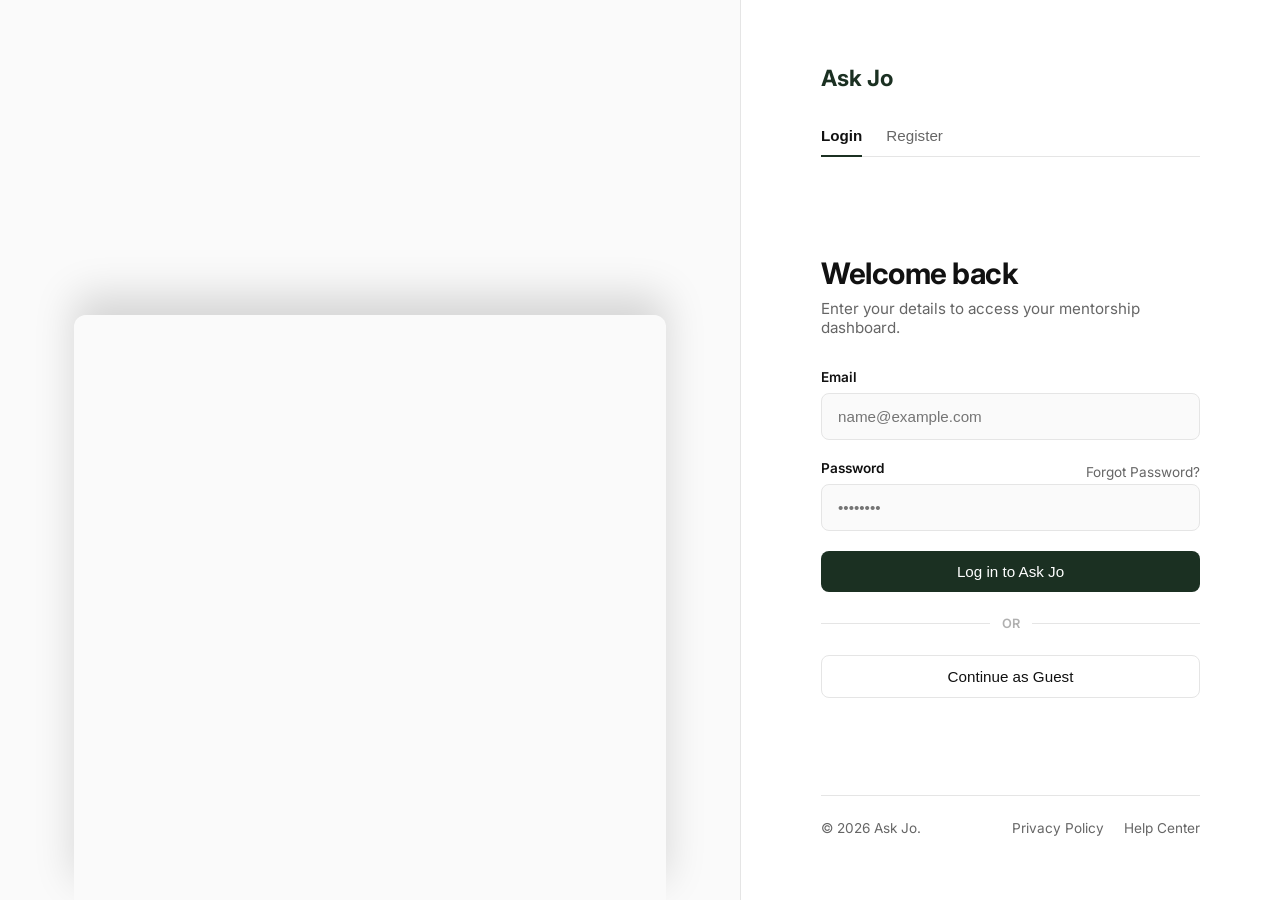
==== ask-jo-frontend/auth.html @ 0719ccbd "feat(frontend): add base static pages" ====
<!doctype html>
<html lang="en">
  <head>
    <meta charset="UTF-8" />
    <meta name="viewport" content="width=device-width, initial-scale=1.0" />
    <title>Ask Jo - Portal Entry</title>
    <link rel="preconnect" href="https://fonts.googleapis.com" />
    <link rel="preconnect" href="https://fonts.gstatic.com" crossorigin />
    <link
      href="https://fonts.googleapis.com/css2?family=Inter:wght@300;400;500;600;700&display=swap"
      rel="stylesheet"
    />
    <link rel="stylesheet" href="css/main.css" />
    <link rel="stylesheet" href="css/auth.css" />
  </head>
  <body>
    <div class="auth-container">
      <div class="auth-left-panel">
        <div class="auth-visual-overlay"></div>
      </div>
      <div class="auth-right-panel">
        <div class="auth-header">
          <h2>Ask Jo</h2>
          <div class="auth-tabs">
            <button
              class="auth-tab active"
              id="tab-login"
              onclick="switchAuthMode('login')"
            >
              Login
            </button>
            <button
              class="auth-tab"
              id="tab-register"
              onclick="switchAuthMode('register')"
            >
              Register
            </button>
          </div>
        </div>

        <div class="auth-form-container">
          <h1 id="auth-title">Welcome back</h1>
          <p id="auth-subtitle" class="subtitle">
            Enter your details to access your mentorship dashboard.
          </p>

          <div id="auth-error-msg" class="error-banner hidden"></div>

          <form id="auth-form" onsubmit="handleAuthSubmit(event)">
            <div class="form-group hidden" id="group-username">
              <label for="auth-username">Username</label>
              <input
                type="text"
                id="auth-username"
                placeholder="yourusername"
              />
            </div>

            <div class="form-group">
              <label for="auth-email">Email</label>
              <input
                type="email"
                id="auth-email"
                placeholder="name@example.com"
                required
              />
            </div>

            <div class="form-group">
              <div class="label-wrapper">
                <label for="auth-password">Password</label>
                <a href="#" class="forgot-link" id="link-forgot-pass"
                  >Forgot Password?</a
                >
              </div>
              <input
                type="password"
                id="auth-password"
                placeholder="••••••••"
                required
              />
            </div>

            <div class="form-group hidden" id="group-confirm-password">
              <label for="auth-confirm-password">Confirm Password</label>
              <input
                type="password"
                id="auth-confirm-password"
                placeholder="••••••••"
              />
            </div>

            <button
              type="submit"
              class="btn-primary full-width"
              id="auth-submit-btn"
            >
              Log in to Ask Jo
            </button>
          </form>

          <div class="auth-divider">
            <span>OR</span>
          </div>

          <button
            class="btn-outline full-width"
            onclick="window.location.href = 'chat.html'"
          >
            Continue as Guest
          </button>
        </div>

        <div class="auth-footer">
          <span>© 2026 Ask Jo.</span>
          <div class="auth-footer-links">
            <a href="#">Privacy Policy</a>
            <a href="#">Help Center</a>
          </div>
        </div>
      </div>
    </div>

    <script src="js/storage.js"></script>
    <script src="js/api.js"></script>
    <script src="js/auth.js"></script>
    <script>
      document.addEventListener("DOMContentLoaded", () => {
        const params = new URLSearchParams(window.location.search);
        const initialMode = params.get("mode") || "login";
        switchAuthMode(initialMode);
      });
    </script>
  </body>
</html>
---- ask-jo-frontend/css/main.css ----
:root {
  --color-primary: #1b3022;
  --color-primary-hover: #142419;
  --color-secondary: #1a2e35;
  --color-tertiary: #e2e8e4;
  --color-neutral-bg: #f9faf8;
  --color-white: #ffffff;
  --color-text-dark: #111111;
  --color-text-muted: #666666;
  --color-border: #e5e5e5;
  --color-emergency: #a62b2b;
  --font-main: "Inter", sans-serif;
  --radius-sm: 4px;
  --radius-md: 8px;
  --radius-lg: 12px;
  --transition-smooth: all 0.25s cubic-bezier(0.4, 0, 0.2, 1);
}

* {
  box-sizing: border-box;
  margin: 0;
  padding: 0;
}

body {
  font-family: var(--font-main);
  background-color: var(--color-neutral-bg);
  color: var(--color-text-dark);
  overflow-x: hidden;
  min-height: 100vh;
}

.btn-primary {
  background-color: var(--color-primary);
  color: var(--color-white);
  border: none;
  padding: 12px 24px;
  font-size: 0.95rem;
  font-weight: 500;
  border-radius: var(--radius-md);
  cursor: pointer;
  transition: var(--transition-smooth);
}

.btn-primary:hover {
  background-color: var(--color-primary-hover);
}

.btn-outline {
  background-color: transparent;
  color: var(--color-text-dark);
  border: 1px solid var(--color-border);
  padding: 12px 24px;
  font-size: 0.95rem;
  font-weight: 500;
  border-radius: var(--radius-md);
  cursor: pointer;
  transition: var(--transition-smooth);
}

.btn-outline:hover {
  background-color: rgba(0, 0, 0, 0.02);
  border-color: var(--color-text-dark);
}

.btn-text {
  background: none;
  border: none;
  color: var(--color-text-dark);
  font-weight: 500;
  cursor: pointer;
}

.full-width {
  width: 100%;
}

.hidden {
  display: none !important;
}

.error-banner {
  background-color: #fdf2f2;
  border: 1px solid #f8b4b4;
  color: #9b1c1c;
  padding: 12px;
  border-radius: var(--radius-md);
  font-size: 0.875rem;
  margin-bottom: 16px;
}

/* Navbar Structure */
.navbar {
  display: flex;
  justify-content: space-between;
  align-items: center;
  padding: 24px 8%;
  border-bottom: 1px solid var(--color-border);
  background: var(--color-white);
}

.nav-logo,
.footer-logo {
  font-size: 1.5rem;
  font-weight: 700;
  color: var(--color-primary);
}

.nav-links a,
.footer-links a {
  text-decoration: none;
  color: var(--color-text-muted);
  margin: 0 16px;
  font-size: 0.95rem;
  transition: var(--transition-smooth);
}

.nav-links a:hover,
.footer-links a:hover {
  color: var(--color-text-dark);
}

/* Hero Section with actual Image reference */
.landing-hero {
  display: grid;
  grid-template-columns: 1fr 1fr;
  gap: 40px;
  padding: 80px 8%;
  align-items: center;
}

.hero-content h1 {
  font-size: 3.5rem;
  line-height: 1.15;
  margin-bottom: 24px;
  font-weight: 700;
}

.hero-content p {
  font-size: 1.15rem;
  color: var(--color-text-muted);
  line-height: 1.6;
  margin-bottom: 40px;
}

.hero-placeholder-img {
  width: 100%;
  height: 450px;
  background-image: url("../assets/hero-guidance.jpg");
  background-size: cover;
  background-position: center;
  border-radius: var(--radius-lg);
}

/* Landing Page Feature Cards */
.features-grid {
  display: grid;
  grid-template-columns: repeat(3, 1fr);
  gap: 24px;
  padding: 60px 8%;
}

.feature-card {
  background: var(--color-white);
  padding: 32px;
  border-radius: var(--radius-lg);
  border: 1px solid var(--color-border);
}

.feature-icon-wrapper {
  color: var(--color-primary);
  margin-bottom: 20px;
}

.feature-icon-wrapper stroke-width,
.feature-icon-wrapper svg {
  width: 32px;
  height: 32px;
}

.feature-card h3 {
  margin-bottom: 12px;
  font-size: 1.25rem;
}

.feature-card p {
  color: var(--color-text-muted);
  line-height: 1.5;
}

.landing-footer {
  border-top: 1px solid var(--color-border);
  padding: 40px 8%;
  display: flex;
  flex-direction: column;
  align-items: center;
  gap: 20px;
  background: var(--color-white);
}

.copyright {
  font-size: 0.85rem;
  color: var(--color-text-muted);
}

@media (max-width: 992px) {
  .landing-hero {
    grid-template-columns: 1fr;
    text-align: center;
    padding: 40px 5%;
  }
  .hero-content h1 {
    font-size: 2.5rem;
  }
  .hero-actions {
    display: flex;
    justify-content: center;
    gap: 12px;
  }
  .features-grid {
    grid-template-columns: 1fr;
    padding: 40px 5%;
  }
}
---- ask-jo-frontend/css/auth.css ----
body {
  background-color: #fafafa;
}

.auth-container {
  display: flex;
  width: 100%;
  min-height: 100vh;
}

/* Left panel loading clean graphic element asset background */
.auth-left-panel {
  flex: 1;
  background-image: url("../assets/auth-bg.jpg");
  background-size: cover;
  background-position: center;
  position: relative;
  display: block;
}

.auth-visual-overlay {
  position: absolute;
  width: 80%;
  height: 65%;
  bottom: 0;
  left: 10%;
  background: rgba(255, 255, 255, 0.03);
  border-radius: var(--radius-lg) var(--radius-lg) 0 0;
  border: 1px solid rgba(255, 255, 255, 0.05);
  box-shadow: 0 -20px 40px rgba(0, 0, 0, 0.15);
}

.auth-right-panel {
  width: 540px;
  padding: 64px 80px;
  display: flex;
  flex-direction: column;
  justify-content: space-between;
  background-color: var(--color-white);
  border-left: 1px solid var(--color-border);
}

.auth-header {
  display: flex;
  flex-direction: column;
  gap: 36px;
}

.auth-header h2 {
  font-size: 1.4rem;
  font-weight: 700;
  color: var(--color-primary);
}

.auth-tabs {
  display: flex;
  border-bottom: 1px solid var(--color-border);
  gap: 24px;
}

.auth-tab {
  background: none;
  border: none;
  padding-bottom: 12px;
  font-size: 0.95rem;
  font-weight: 500;
  color: var(--color-text-muted);
  cursor: pointer;
  position: relative;
}

.auth-tab.active {
  color: var(--color-text-dark);
  font-weight: 600;
}

.auth-tab.active::after {
  content: "";
  position: absolute;
  bottom: -1px;
  left: 0;
  width: 100%;
  height: 2px;
  background-color: var(--color-primary);
}

.auth-form-container {
  margin: 32px 0;
}

.auth-form-container h1 {
  font-size: 1.85rem;
  font-weight: 700;
  margin-bottom: 8px;
  letter-spacing: -0.5px;
}

.auth-form-container .subtitle {
  color: var(--color-text-muted);
  font-size: 0.95rem;
  margin-bottom: 32px;
}

.form-group {
  margin-bottom: 20px;
}

.form-group label {
  display: block;
  font-size: 0.85rem;
  font-weight: 600;
  margin-bottom: 8px;
  color: var(--color-text-dark);
}

.label-wrapper {
  display: flex;
  justify-content: space-between;
  align-items: center;
}

.forgot-link {
  font-size: 0.85rem;
  color: var(--color-text-muted);
  text-decoration: none;
}

.forgot-link:hover {
  text-decoration: underline;
}

.form-group input {
  width: 100%;
  padding: 14px 16px;
  border: 1px solid var(--color-border);
  border-radius: var(--radius-md);
  font-size: 0.95rem;
  background-color: #fafafa;
  transition: var(--transition-smooth);
}

.form-group input:focus {
  outline: none;
  border-color: var(--color-primary);
  background-color: var(--color-white);
  box-shadow: 0 0 0 3px rgba(27, 48, 34, 0.08);
}

.auth-divider {
  display: flex;
  align-items: center;
  text-align: center;
  margin: 24px 0;
  color: #b0b0b0;
  font-size: 0.8rem;
  font-weight: 600;
}

.auth-divider::before,
.auth-divider::after {
  content: "";
  flex: 1;
  border-bottom: 1px solid var(--color-border);
}

.auth-divider span {
  padding: 0 12px;
}

.auth-footer {
  display: flex;
  justify-content: space-between;
  font-size: 0.85rem;
  color: var(--color-text-muted);
  border-top: 1px solid var(--color-border);
  padding-top: 24px;
}

.auth-footer-links a {
  color: var(--color-text-muted);
  text-decoration: none;
  margin-left: 16px;
}

@media (max-width: 850px) {
  .auth-left-panel {
    display: none;
  }
  .auth-right-panel {
    width: 100%;
    padding: 48px 24px;
    border-left: none;
  }
}
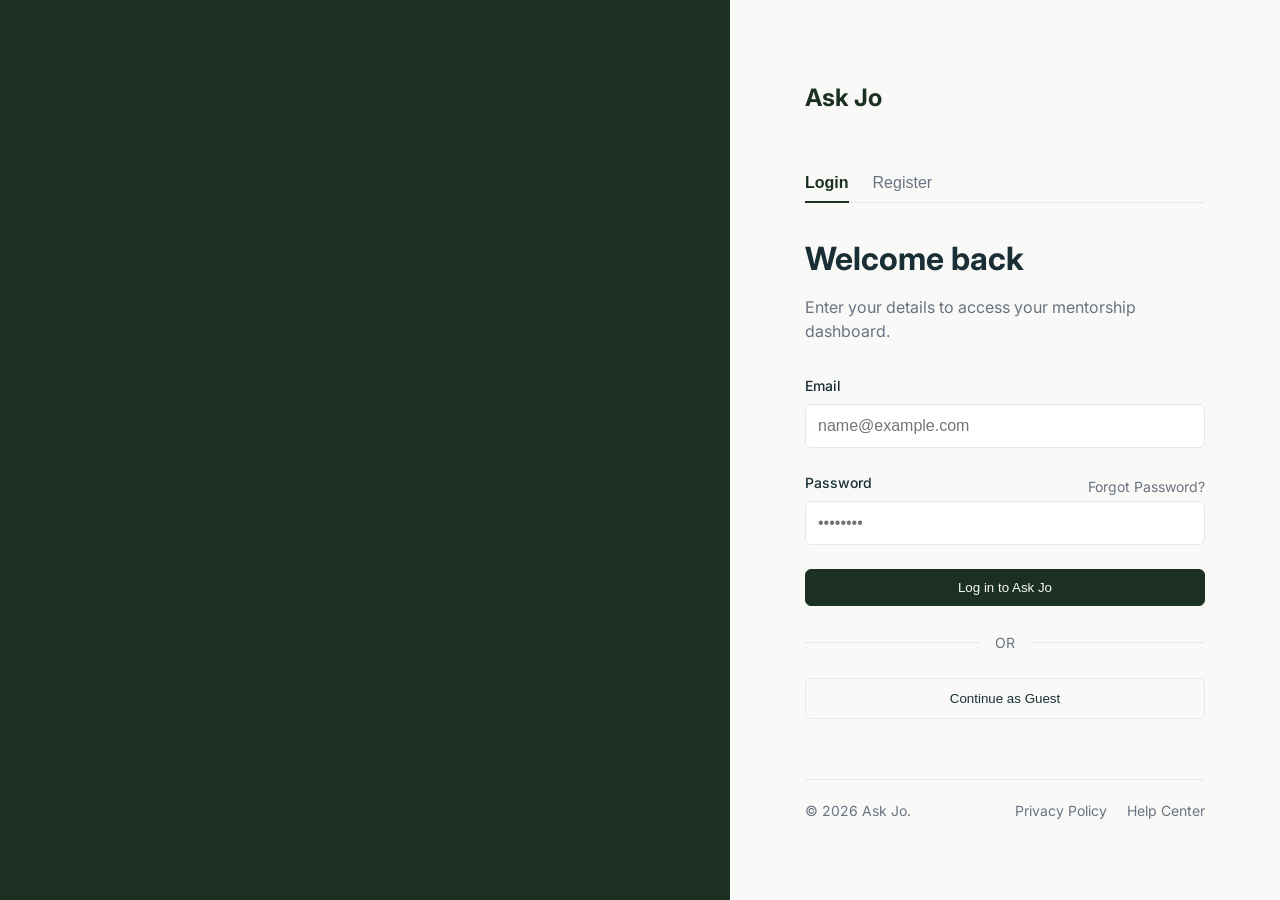
==== commit 184e4da7: "feat(frontend): commit latest frontend updates" ====
--- a/ask-jo-frontend/auth.html
+++ b/ask-jo-frontend/auth.html
@@ -3,57 +3,56 @@
   <head>
     <meta charset="UTF-8" />
     <meta name="viewport" content="width=device-width, initial-scale=1.0" />
-    <title>Ask Jo - Portal Entry</title>
+    <title>Ask Jo - Portal Gateway</title>
+    <link class="style-ref" rel="stylesheet" href="css/main.css" />
     <link rel="preconnect" href="https://fonts.googleapis.com" />
     <link rel="preconnect" href="https://fonts.gstatic.com" crossorigin />
     <link
-      href="https://fonts.googleapis.com/css2?family=Inter:wght@300;400;500;600;700&display=swap"
+      href="https://fonts.googleapis.com/css2?family=Inter:wght@400;500;600;700&display=swap"
       rel="stylesheet"
     />
-    <link rel="stylesheet" href="css/main.css" />
-    <link rel="stylesheet" href="css/auth.css" />
   </head>
-  <body>
-    <div class="auth-container">
-      <div class="auth-left-panel">
-        <div class="auth-visual-overlay"></div>
-      </div>
-      <div class="auth-right-panel">
-        <div class="auth-header">
-          <h2>Ask Jo</h2>
+  <body class="auth-page-body">
+    <div class="auth-split-container">
+      <div class="auth-splash-panel"></div>
+      <div class="auth-form-panel">
+        <div class="auth-form-wrapper">
+          <div class="auth-brand-header">Ask Jo</div>
+
           <div class="auth-tabs">
             <button
+              type="button"
+              id="tab-login"
               class="auth-tab active"
-              id="tab-login"
               onclick="switchAuthMode('login')"
             >
               Login
             </button>
             <button
+              type="button"
+              id="tab-register"
               class="auth-tab"
-              id="tab-register"
               onclick="switchAuthMode('register')"
             >
               Register
             </button>
           </div>
-        </div>
 
-        <div class="auth-form-container">
-          <h1 id="auth-title">Welcome back</h1>
-          <p id="auth-subtitle" class="subtitle">
+          <h2 id="auth-title" class="auth-main-title">Welcome back</h2>
+          <p id="auth-subtitle" class="auth-sub-title">
             Enter your details to access your mentorship dashboard.
           </p>
 
-          <div id="auth-error-msg" class="error-banner hidden"></div>
+          <div id="auth-error-msg" class="auth-alert hidden"></div>
 
-          <form id="auth-form" onsubmit="handleAuthSubmit(event)">
-            <div class="form-group hidden" id="group-username">
+          <form id="auth-core-form" onsubmit="handleAuthSubmit(event)">
+            <div id="group-username" class="form-group hidden">
               <label for="auth-username">Username</label>
               <input
                 type="text"
                 id="auth-username"
                 placeholder="yourusername"
+                autocomplete="username"
               />
             </div>
 
@@ -64,59 +63,61 @@
                 id="auth-email"
                 placeholder="name@example.com"
                 required
+                autocomplete="email"
               />
             </div>
 
             <div class="form-group">
-              <div class="label-wrapper">
+              <div class="label-row">
                 <label for="auth-password">Password</label>
-                <a href="#" class="forgot-link" id="link-forgot-pass"
-                  >Forgot Password?</a
-                >
+                <a href="#" class="form-link-sm">Forgot Password?</a>
               </div>
               <input
                 type="password"
                 id="auth-password"
                 placeholder="••••••••"
                 required
+                autocomplete="current-password"
               />
             </div>
 
-            <div class="form-group hidden" id="group-confirm-password">
+            <div id="group-confirm-password" class="form-group hidden">
               <label for="auth-confirm-password">Confirm Password</label>
               <input
                 type="password"
                 id="auth-confirm-password"
                 placeholder="••••••••"
+                autocomplete="new-password"
               />
             </div>
 
             <button
               type="submit"
-              class="btn-primary full-width"
               id="auth-submit-btn"
+              class="btn-primary full-width font-medium"
             >
               Log in to Ask Jo
             </button>
+
+            <div class="auth-divider">
+              <span>OR</span>
+            </div>
+
+            <button
+              type="button"
+              class="btn-outline full-width font-medium"
+              onclick="window.location.href = 'chat.html'"
+            >
+              Continue as Guest
+            </button>
           </form>
 
-          <div class="auth-divider">
-            <span>OR</span>
-          </div>
-
-          <button
-            class="btn-outline full-width"
-            onclick="window.location.href = 'chat.html'"
-          >
-            Continue as Guest
-          </button>
-        </div>
-
-        <div class="auth-footer">
-          <span>© 2026 Ask Jo.</span>
           <div class="auth-footer-links">
-            <a href="#">Privacy Policy</a>
-            <a href="#">Help Center</a>
+            <span>&copy; 2026 Ask Jo.</span>
+            <div class="footer-right-links">
+              <a href="#">Privacy Policy</a>
+              <a href="#">Help Center</a>
+            </div>
           </div>
         </div>
       </div>
@@ -126,10 +127,11 @@
     <script src="js/api.js"></script>
     <script src="js/auth.js"></script>
     <script>
-      document.addEventListener("DOMContentLoaded", () => {
+      window.addEventListener("DOMContentLoaded", () => {
         const params = new URLSearchParams(window.location.search);
-        const initialMode = params.get("mode") || "login";
-        switchAuthMode(initialMode);
+        if (params.get("mode") === "register") {
+          switchAuthMode("register");
+        }
       });
     </script>
   </body>
--- a/ask-jo-frontend/css/main.css
+++ b/ask-jo-frontend/css/main.css
@@ -1,19 +1,12 @@
 :root {
-  --color-primary: #1b3022;
-  --color-primary-hover: #142419;
-  --color-secondary: #1a2e35;
-  --color-tertiary: #e2e8e4;
-  --color-neutral-bg: #f9faf8;
-  --color-white: #ffffff;
-  --color-text-dark: #111111;
-  --color-text-muted: #666666;
-  --color-border: #e5e5e5;
-  --color-emergency: #a62b2b;
-  --font-main: "Inter", sans-serif;
-  --radius-sm: 4px;
-  --radius-md: 8px;
-  --radius-lg: 12px;
-  --transition-smooth: all 0.25s cubic-bezier(0.4, 0, 0.2, 1);
+  --primary: #1b3022;
+  --secondary: #1a2e35;
+  --tertiary: #e2e8e4;
+  --neutral: #f9faf8;
+  --white: #ffffff;
+  --border-light: #e5e7eb;
+  --text-main: #1a2e35;
+  --text-muted: #6b7280;
 }
 
 * {
@@ -23,202 +16,413 @@
 }
 
 body {
-  font-family: var(--font-main);
-  background-color: var(--color-neutral-bg);
-  color: var(--color-text-dark);
-  overflow-x: hidden;
-  min-height: 100vh;
+  font-family: "Inter", sans-serif;
+  background-color: var(--neutral);
+  color: var(--text-main);
+  line-height: 1.5;
+  -webkit-font-smoothing: antialiased;
+}
+
+h1,
+h2,
+h3,
+h4 {
+  font-weight: 700;
+  color: var(--secondary);
+}
+
+a {
+  color: inherit;
+  text-decoration: none;
 }
 
 .btn-primary {
-  background-color: var(--color-primary);
-  color: var(--color-white);
-  border: none;
-  padding: 12px 24px;
-  font-size: 0.95rem;
-  font-weight: 500;
-  border-radius: var(--radius-md);
+  background-color: var(--primary);
+  color: var(--neutral);
+  padding: 10px 20px;
+  border-radius: 6px;
+  font-weight: 600;
+  border: 1px solid var(--primary);
   cursor: pointer;
-  transition: var(--transition-smooth);
-}
-
-.btn-primary:hover {
-  background-color: var(--color-primary-hover);
+  display: inline-block;
+  text-align: center;
+}
+
+.btn-secondary {
+  background-color: var(--white);
+  color: var(--secondary);
+  padding: 10px 20px;
+  border-radius: 6px;
+  font-weight: 600;
+  border: 1px solid var(--border-light);
+  cursor: pointer;
+  display: inline-block;
+  text-align: center;
 }
 
 .btn-outline {
   background-color: transparent;
-  color: var(--color-text-dark);
-  border: 1px solid var(--color-border);
-  padding: 12px 24px;
-  font-size: 0.95rem;
+  color: var(--secondary);
+  padding: 12px 20px;
+  border-radius: 6px;
+  font-weight: 600;
+  border: 1px solid var(--border-light);
+  cursor: pointer;
+}
+
+.btn-text {
   font-weight: 500;
-  border-radius: var(--radius-md);
-  cursor: pointer;
-  transition: var(--transition-smooth);
-}
-
-.btn-outline:hover {
-  background-color: rgba(0, 0, 0, 0.02);
-  border-color: var(--color-text-dark);
-}
-
-.btn-text {
-  background: none;
-  border: none;
-  color: var(--color-text-dark);
-  font-weight: 500;
-  cursor: pointer;
+  color: var(--secondary);
 }
 
 .full-width {
   width: 100%;
 }
-
-.hidden {
-  display: none !important;
-}
-
-.error-banner {
-  background-color: #fdf2f2;
-  border: 1px solid #f8b4b4;
-  color: #9b1c1c;
-  padding: 12px;
-  border-radius: var(--radius-md);
-  font-size: 0.875rem;
-  margin-bottom: 16px;
-}
-
-/* Navbar Structure */
+.text-center {
+  text-align: center;
+}
+.font-medium {
+  font-weight: 500;
+}
+
 .navbar {
   display: flex;
   justify-content: space-between;
   align-items: center;
-  padding: 24px 8%;
-  border-bottom: 1px solid var(--color-border);
-  background: var(--color-white);
-}
-
-.nav-logo,
-.footer-logo {
-  font-size: 1.5rem;
+  padding: 20px 40px;
+  background-color: var(--neutral);
+  border-bottom: 1px solid rgba(26, 46, 53, 0.08);
+}
+
+.nav-logo {
+  font-size: 1.25rem;
   font-weight: 700;
-  color: var(--color-primary);
-}
-
-.nav-links a,
-.footer-links a {
-  text-decoration: none;
-  color: var(--color-text-muted);
-  margin: 0 16px;
-  font-size: 0.95rem;
-  transition: var(--transition-smooth);
+  color: var(--primary);
+}
+
+.nav-links {
+  display: flex;
+  gap: 30px;
+}
+
+.nav-links a {
+  font-weight: 500;
+  color: var(--text-muted);
 }
 
 .nav-links a:hover,
-.footer-links a:hover {
-  color: var(--color-text-dark);
-}
-
-/* Hero Section with actual Image reference */
+.nav-links a.active {
+  color: var(--primary);
+}
+
+.nav-actions {
+  display: flex;
+  align-items: center;
+  gap: 20px;
+}
+
 .landing-hero {
   display: grid;
   grid-template-columns: 1fr 1fr;
-  gap: 40px;
-  padding: 80px 8%;
+  gap: 60px;
+  max-width: 1200px;
+  margin: 60px auto;
+  padding: 0 40px;
   align-items: center;
 }
 
 .hero-content h1 {
-  font-size: 3.5rem;
+  font-size: 3rem;
   line-height: 1.15;
   margin-bottom: 24px;
-  font-weight: 700;
 }
 
 .hero-content p {
-  font-size: 1.15rem;
-  color: var(--color-text-muted);
-  line-height: 1.6;
-  margin-bottom: 40px;
+  font-size: 1.125rem;
+  color: var(--text-muted);
+  margin-bottom: 32px;
+}
+
+.hero-cta-group {
+  display: flex;
+  gap: 16px;
+}
+
+.hero-cta-group .btn-primary,
+.hero-cta-group .btn-secondary {
+  min-width: 180px;
+}
+
+.hero-image-container {
+  width: 100%;
+  display: flex;
+  justify-content: center;
+  align-items: center;
 }
 
 .hero-placeholder-img {
   width: 100%;
   height: 450px;
-  background-image: url("../assets/hero-guidance.jpg");
-  background-size: cover;
+  background-image: url("../assets/robot.png");
+  background-size: contain;
+  background-repeat: no-repeat;
   background-position: center;
-  border-radius: var(--radius-lg);
-}
-
-/* Landing Page Feature Cards */
+  border-radius: 12px;
+}
+
 .features-grid {
   display: grid;
   grid-template-columns: repeat(3, 1fr);
+  gap: 30px;
+  max-width: 1200px;
+  margin: 80px auto;
+  padding: 0 40px;
+}
+
+.feature-card {
+  background-color: var(--white);
+  border: 1px solid var(--border-light);
+  padding: 32px;
+  border-radius: 8px;
+}
+
+.icon-wrapper {
+  color: var(--primary);
+  background-color: var(--tertiary);
+  width: 48px;
+  height: 48px;
+  border-radius: 50%;
+  display: flex;
+  align-items: center;
+  justify-content: center;
+  margin-bottom: 20px;
+}
+
+.feature-card h3 {
+  font-size: 1.25rem;
+  margin-bottom: 12px;
+}
+
+.feature-card p {
+  color: var(--text-muted);
+  font-size: 0.95rem;
+}
+
+.landing-footer {
+  display: flex;
+  justify-content: space-between;
+  align-items: center;
+  max-width: 1200px;
+  margin: 60px auto 40px auto;
+  padding: 40px 40px 0 40px;
+  border-top: 1px solid var(--border-light);
+  font-size: 0.875rem;
+  color: var(--text-muted);
+}
+
+.footer-left {
+  display: flex;
   gap: 24px;
-  padding: 60px 8%;
-}
-
-.feature-card {
-  background: var(--color-white);
-  padding: 32px;
-  border-radius: var(--radius-lg);
-  border: 1px solid var(--color-border);
-}
-
-.feature-icon-wrapper {
-  color: var(--color-primary);
-  margin-bottom: 20px;
-}
-
-.feature-icon-wrapper stroke-width,
-.feature-icon-wrapper svg {
-  width: 32px;
-  height: 32px;
-}
-
-.feature-card h3 {
+  align-items: center;
+}
+
+.footer-logo {
+  font-weight: 700;
+  color: var(--secondary);
+  margin-right: 12px;
+}
+
+.auth-page-body {
+  background-color: var(--neutral);
+  height: 100vh;
+  overflow: hidden;
+}
+
+.auth-split-container {
+  display: flex;
+  width: 100vw;
+  height: 100vh;
+}
+
+.auth-splash-panel {
+  flex: 1;
+  background-color: var(--primary);
+  background-image: url("../assets/auth-bg.jpg");
+  background-size: cover;
+  background-position: center;
+}
+
+.auth-form-panel {
+  width: 550px;
+  background-color: var(--neutral);
+  display: flex;
+  align-items: center;
+  justify-content: center;
+  padding: 40px;
+  overflow-y: auto;
+}
+
+.auth-form-wrapper {
+  width: 100%;
+  max-width: 400px;
+}
+
+.auth-brand-header {
+  font-size: 1.5rem;
+  font-weight: 700;
+  color: var(--primary);
+  margin-bottom: 48px;
+}
+
+.auth-tabs {
+  display: flex;
+  border-bottom: 1px solid var(--border-light);
+  margin-bottom: 32px;
+}
+
+.auth-tab {
+  background: none;
+  border: none;
+  padding: 10px 0;
+  margin-right: 24px;
+  font-size: 1rem;
+  font-weight: 500;
+  color: var(--text-muted);
+  cursor: pointer;
+  position: relative;
+}
+
+.auth-tab.active {
+  color: var(--primary);
+  font-weight: 600;
+}
+
+.auth-tab.active::after {
+  content: "";
+  position: absolute;
+  bottom: -1px;
+  left: 0;
+  right: 0;
+  height: 2px;
+  background-color: var(--primary);
+}
+
+.auth-main-title {
+  font-size: 2rem;
   margin-bottom: 12px;
-  font-size: 1.25rem;
-}
-
-.feature-card p {
-  color: var(--color-text-muted);
-  line-height: 1.5;
-}
-
-.landing-footer {
-  border-top: 1px solid var(--color-border);
-  padding: 40px 8%;
-  display: flex;
-  flex-direction: column;
-  align-items: center;
-  gap: 20px;
-  background: var(--color-white);
-}
-
-.copyright {
-  font-size: 0.85rem;
-  color: var(--color-text-muted);
-}
-
-@media (max-width: 992px) {
+}
+
+.auth-sub-title {
+  color: var(--text-muted);
+  margin-bottom: 32px;
+}
+
+.form-group {
+  margin-bottom: 24px;
+}
+
+.form-group label {
+  display: block;
+  font-weight: 500;
+  font-size: 0.875rem;
+  margin-bottom: 8px;
+  color: var(--secondary);
+}
+
+.form-group input {
+  width: 100%;
+  padding: 12px;
+  border: 1px solid var(--border-light);
+  border-radius: 6px;
+  background-color: var(--white);
+  font-size: 1rem;
+  color: var(--text-main);
+  outline: none;
+}
+
+.form-group input:focus {
+  border-color: var(--primary);
+  box-shadow: 0 0 0 2px rgba(27, 48, 34, 0.1);
+}
+
+.label-row {
+  display: flex;
+  justify-content: space-between;
+  align-items: center;
+}
+
+.form-link-sm {
+  font-size: 0.875rem;
+  color: var(--text-muted);
+}
+
+.auth-divider {
+  text-align: center;
+  position: relative;
+  margin: 24px 0;
+}
+
+.auth-divider::before {
+  content: "";
+  position: absolute;
+  left: 0;
+  top: 50%;
+  right: 0;
+  height: 1px;
+  background-color: var(--border-light);
+  z-index: 1;
+}
+
+.auth-divider span {
+  background-color: var(--neutral);
+  padding: 0 16px;
+  font-size: 0.875rem;
+  color: var(--text-muted);
+  position: relative;
+  z-index: 2;
+}
+
+.auth-alert {
+  padding: 12px 16px;
+  border-radius: 6px;
+  margin-bottom: 24px;
+  font-size: 0.875rem;
+  border: 1px solid transparent;
+}
+
+.auth-footer-links {
+  display: flex;
+  justify-content: space-between;
+  font-size: 0.875rem;
+  color: var(--text-muted);
+  margin-top: 60px;
+  border-top: 1px solid var(--border-light);
+  padding-top: 20px;
+}
+
+.footer-right-links a {
+  margin-left: 16px;
+}
+.hidden {
+  display: none !important;
+}
+
+@media (max-width: 1024px) {
   .landing-hero {
     grid-template-columns: 1fr;
     text-align: center;
-    padding: 40px 5%;
+    gap: 40px;
   }
-  .hero-content h1 {
-    font-size: 2.5rem;
-  }
-  .hero-actions {
-    display: flex;
+  .hero-cta-group {
     justify-content: center;
-    gap: 12px;
   }
   .features-grid {
     grid-template-columns: 1fr;
-    padding: 40px 5%;
   }
-}
+  .auth-splash-panel {
+    display: none;
+  }
+  .auth-form-panel {
+    width: 100%;
+  }
+}
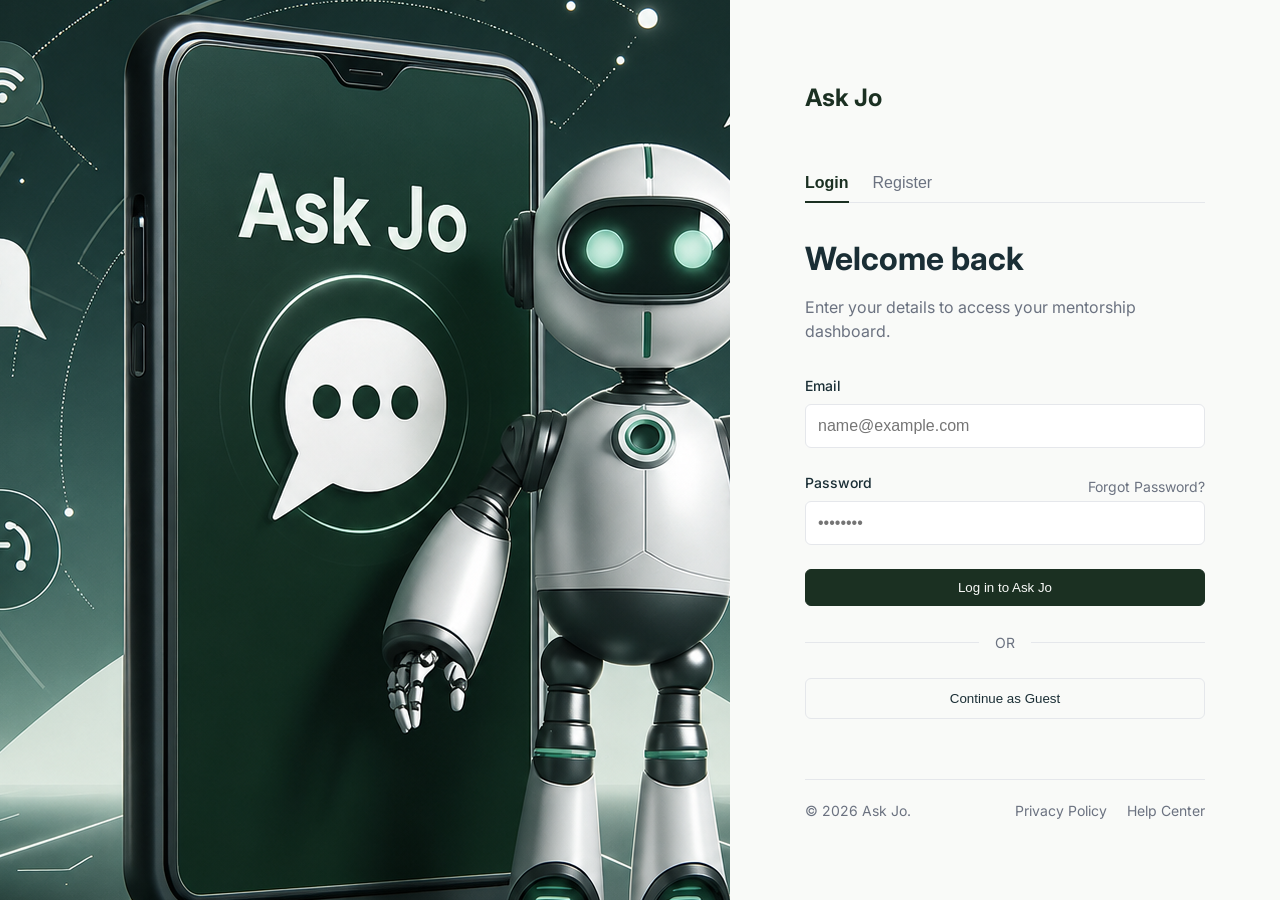
==== commit d47af437: "chore: commit and push" ====
--- a/ask-jo-frontend/auth.html
+++ b/ask-jo-frontend/auth.html
@@ -4,7 +4,8 @@
     <meta charset="UTF-8" />
     <meta name="viewport" content="width=device-width, initial-scale=1.0" />
     <title>Ask Jo - Portal Gateway</title>
-    <link class="style-ref" rel="stylesheet" href="css/main.css" />
+    <link rel="stylesheet" href="css/main.css" />
+    <link rel="stylesheet" href="css/auth.css" />
     <link rel="preconnect" href="https://fonts.googleapis.com" />
     <link rel="preconnect" href="https://fonts.gstatic.com" crossorigin />
     <link
@@ -123,9 +124,8 @@
       </div>
     </div>
 
-    <script src="js/storage.js"></script>
-    <script src="js/api.js"></script>
-    <script src="js/auth.js"></script>
+    <script src="api.js?v=20260603.1"></script>
+    <script src="chat.js?v=20260603.1"></script>
     <script>
       window.addEventListener("DOMContentLoaded", () => {
         const params = new URLSearchParams(window.location.search);
--- a/ask-jo-frontend/css/main.css
+++ b/ask-jo-frontend/css/main.css
@@ -36,6 +36,7 @@
   text-decoration: none;
 }
 
+/* Global Buttons UI Framework */
 .btn-primary {
   background-color: var(--primary);
   color: var(--neutral);
@@ -46,6 +47,11 @@
   cursor: pointer;
   display: inline-block;
   text-align: center;
+  transition: background-color 0.2s ease;
+}
+
+.btn-primary:hover {
+  background-color: #122117;
 }
 
 .btn-secondary {
@@ -58,6 +64,11 @@
   cursor: pointer;
   display: inline-block;
   text-align: center;
+  transition: background-color 0.2s ease;
+}
+
+.btn-secondary:hover {
+  background-color: var(--neutral);
 }
 
 .btn-outline {
@@ -68,6 +79,11 @@
   font-weight: 600;
   border: 1px solid var(--border-light);
   cursor: pointer;
+  transition: background-color 0.2s ease;
+}
+
+.btn-outline:hover {
+  background-color: rgba(26, 46, 53, 0.04);
 }
 
 .btn-text {
@@ -75,6 +91,11 @@
   color: var(--secondary);
 }
 
+.btn-text:hover {
+  color: var(--primary);
+}
+
+/* Structural Helpers */
 .full-width {
   width: 100%;
 }
@@ -85,6 +106,7 @@
   font-weight: 500;
 }
 
+/* Global Navigation Header */
 .navbar {
   display: flex;
   justify-content: space-between;
@@ -121,6 +143,7 @@
   gap: 20px;
 }
 
+/* Landing Layout Presentation Componentry */
 .landing-hero {
   display: grid;
   grid-template-columns: 1fr 1fr;
@@ -163,6 +186,7 @@
 .hero-placeholder-img {
   width: 100%;
   height: 450px;
+  background-color: var(--tertiary);
   background-image: url("../assets/robot.png");
   background-size: contain;
   background-repeat: no-repeat;
@@ -230,181 +254,6 @@
   font-weight: 700;
   color: var(--secondary);
   margin-right: 12px;
-}
-
-.auth-page-body {
-  background-color: var(--neutral);
-  height: 100vh;
-  overflow: hidden;
-}
-
-.auth-split-container {
-  display: flex;
-  width: 100vw;
-  height: 100vh;
-}
-
-.auth-splash-panel {
-  flex: 1;
-  background-color: var(--primary);
-  background-image: url("../assets/auth-bg.jpg");
-  background-size: cover;
-  background-position: center;
-}
-
-.auth-form-panel {
-  width: 550px;
-  background-color: var(--neutral);
-  display: flex;
-  align-items: center;
-  justify-content: center;
-  padding: 40px;
-  overflow-y: auto;
-}
-
-.auth-form-wrapper {
-  width: 100%;
-  max-width: 400px;
-}
-
-.auth-brand-header {
-  font-size: 1.5rem;
-  font-weight: 700;
-  color: var(--primary);
-  margin-bottom: 48px;
-}
-
-.auth-tabs {
-  display: flex;
-  border-bottom: 1px solid var(--border-light);
-  margin-bottom: 32px;
-}
-
-.auth-tab {
-  background: none;
-  border: none;
-  padding: 10px 0;
-  margin-right: 24px;
-  font-size: 1rem;
-  font-weight: 500;
-  color: var(--text-muted);
-  cursor: pointer;
-  position: relative;
-}
-
-.auth-tab.active {
-  color: var(--primary);
-  font-weight: 600;
-}
-
-.auth-tab.active::after {
-  content: "";
-  position: absolute;
-  bottom: -1px;
-  left: 0;
-  right: 0;
-  height: 2px;
-  background-color: var(--primary);
-}
-
-.auth-main-title {
-  font-size: 2rem;
-  margin-bottom: 12px;
-}
-
-.auth-sub-title {
-  color: var(--text-muted);
-  margin-bottom: 32px;
-}
-
-.form-group {
-  margin-bottom: 24px;
-}
-
-.form-group label {
-  display: block;
-  font-weight: 500;
-  font-size: 0.875rem;
-  margin-bottom: 8px;
-  color: var(--secondary);
-}
-
-.form-group input {
-  width: 100%;
-  padding: 12px;
-  border: 1px solid var(--border-light);
-  border-radius: 6px;
-  background-color: var(--white);
-  font-size: 1rem;
-  color: var(--text-main);
-  outline: none;
-}
-
-.form-group input:focus {
-  border-color: var(--primary);
-  box-shadow: 0 0 0 2px rgba(27, 48, 34, 0.1);
-}
-
-.label-row {
-  display: flex;
-  justify-content: space-between;
-  align-items: center;
-}
-
-.form-link-sm {
-  font-size: 0.875rem;
-  color: var(--text-muted);
-}
-
-.auth-divider {
-  text-align: center;
-  position: relative;
-  margin: 24px 0;
-}
-
-.auth-divider::before {
-  content: "";
-  position: absolute;
-  left: 0;
-  top: 50%;
-  right: 0;
-  height: 1px;
-  background-color: var(--border-light);
-  z-index: 1;
-}
-
-.auth-divider span {
-  background-color: var(--neutral);
-  padding: 0 16px;
-  font-size: 0.875rem;
-  color: var(--text-muted);
-  position: relative;
-  z-index: 2;
-}
-
-.auth-alert {
-  padding: 12px 16px;
-  border-radius: 6px;
-  margin-bottom: 24px;
-  font-size: 0.875rem;
-  border: 1px solid transparent;
-}
-
-.auth-footer-links {
-  display: flex;
-  justify-content: space-between;
-  font-size: 0.875rem;
-  color: var(--text-muted);
-  margin-top: 60px;
-  border-top: 1px solid var(--border-light);
-  padding-top: 20px;
-}
-
-.footer-right-links a {
-  margin-left: 16px;
-}
-.hidden {
-  display: none !important;
 }
 
 @media (max-width: 1024px) {
@@ -419,10 +268,4 @@
   .features-grid {
     grid-template-columns: 1fr;
   }
-  .auth-splash-panel {
-    display: none;
-  }
-  .auth-form-panel {
-    width: 100%;
-  }
-}
+}
--- a/ask-jo-frontend/css/auth.css
+++ b/ask-jo-frontend/css/auth.css
@@ -0,0 +1,205 @@
+.auth-page-body {
+  background-color: var(--neutral);
+  height: 100vh;
+  overflow: hidden;
+}
+
+.auth-split-container {
+  display: flex;
+  width: 100vw;
+  height: 100vh;
+}
+
+.auth-splash-panel {
+  flex: 1;
+  background-color: var(--primary);
+  background-image: url("../assets/auth_bg.png");
+  background-position: center;
+}
+
+.auth-form-panel {
+  width: 550px;
+  background-color: var(--neutral);
+  display: flex;
+  align-items: center;
+  justify-content: center;
+  padding: 40px;
+  overflow-y: auto;
+}
+
+.auth-form-wrapper {
+  width: 100%;
+  max-width: 400px;
+}
+
+.auth-brand-header {
+  font-size: 1.5rem;
+  font-weight: 700;
+  color: var(--primary);
+  margin-bottom: 48px;
+}
+
+/* Auth Navigation Tabs Selector Elements */
+.auth-tabs {
+  display: flex;
+  border-bottom: 1px solid var(--border-light);
+  margin-bottom: 32px;
+}
+
+.auth-tab {
+  background: none;
+  border: none;
+  padding: 10px 0;
+  margin-right: 24px;
+  font-size: 1rem;
+  font-weight: 500;
+  color: var(--text-muted);
+  cursor: pointer;
+  position: relative;
+  transition: color 0.2s ease;
+}
+
+.auth-tab:hover {
+  color: var(--primary);
+}
+
+.auth-tab.active {
+  color: var(--primary);
+  font-weight: 600;
+}
+
+.auth-tab.active::after {
+  content: "";
+  position: absolute;
+  bottom: -1px;
+  left: 0;
+  right: 0;
+  height: 2px;
+  background-color: var(--primary);
+}
+
+.auth-main-title {
+  font-size: 2rem;
+  margin-bottom: 12px;
+}
+
+.auth-sub-title {
+  color: var(--text-muted);
+  margin-bottom: 32px;
+}
+
+/* Authentication Content Control Structure */
+.form-group {
+  margin-bottom: 24px;
+}
+
+.form-group label {
+  display: block;
+  font-weight: 500;
+  font-size: 0.875rem;
+  margin-bottom: 8px;
+  color: var(--secondary);
+}
+
+.form-group input {
+  width: 100%;
+  padding: 12px;
+  border: 1px solid var(--border-light);
+  border-radius: 6px;
+  background-color: var(--white);
+  font-size: 1rem;
+  color: var(--text-main);
+  outline: none;
+  transition:
+    border-color 0.2s ease,
+    box-shadow 0.2s ease;
+}
+
+.form-group input:focus {
+  border-color: var(--primary);
+  box-shadow: 0 0 0 2px rgba(27, 48, 34, 0.1);
+}
+
+.label-row {
+  display: flex;
+  justify-content: space-between;
+  align-items: center;
+}
+
+.form-link-sm {
+  font-size: 0.875rem;
+  color: var(--text-muted);
+}
+
+.form-link-sm:hover {
+  text-decoration: underline;
+  color: var(--primary);
+}
+
+.auth-divider {
+  text-align: center;
+  position: relative;
+  margin: 24px 0;
+}
+
+.auth-divider::before {
+  content: "";
+  position: absolute;
+  left: 0;
+  top: 50%;
+  right: 0;
+  height: 1px;
+  background-color: var(--border-light);
+  z-index: 1;
+}
+
+.auth-divider span {
+  background-color: var(--neutral);
+  padding: 0 16px;
+  font-size: 0.875rem;
+  color: var(--text-muted);
+  position: relative;
+  z-index: 2;
+}
+
+/* Error Framework Alerts */
+.auth-alert {
+  padding: 12px 16px;
+  border-radius: 6px;
+  margin-bottom: 24px;
+  font-size: 0.875rem;
+  border: 1px solid transparent;
+  font-weight: 500;
+}
+
+.auth-footer-links {
+  display: flex;
+  justify-content: space-between;
+  font-size: 0.875rem;
+  color: var(--text-muted);
+  margin-top: 60px;
+  border-top: 1px solid var(--border-light);
+  padding-top: 20px;
+}
+
+.footer-right-links a {
+  margin-left: 16px;
+}
+
+.footer-right-links a:hover {
+  text-decoration: underline;
+}
+
+.hidden {
+  display: none !important;
+}
+
+@media (max-width: 1024px) {
+  .auth-splash-panel {
+    display: none;
+  }
+  .auth-form-panel {
+    width: 100%;
+    padding: 24px;
+  }
+}
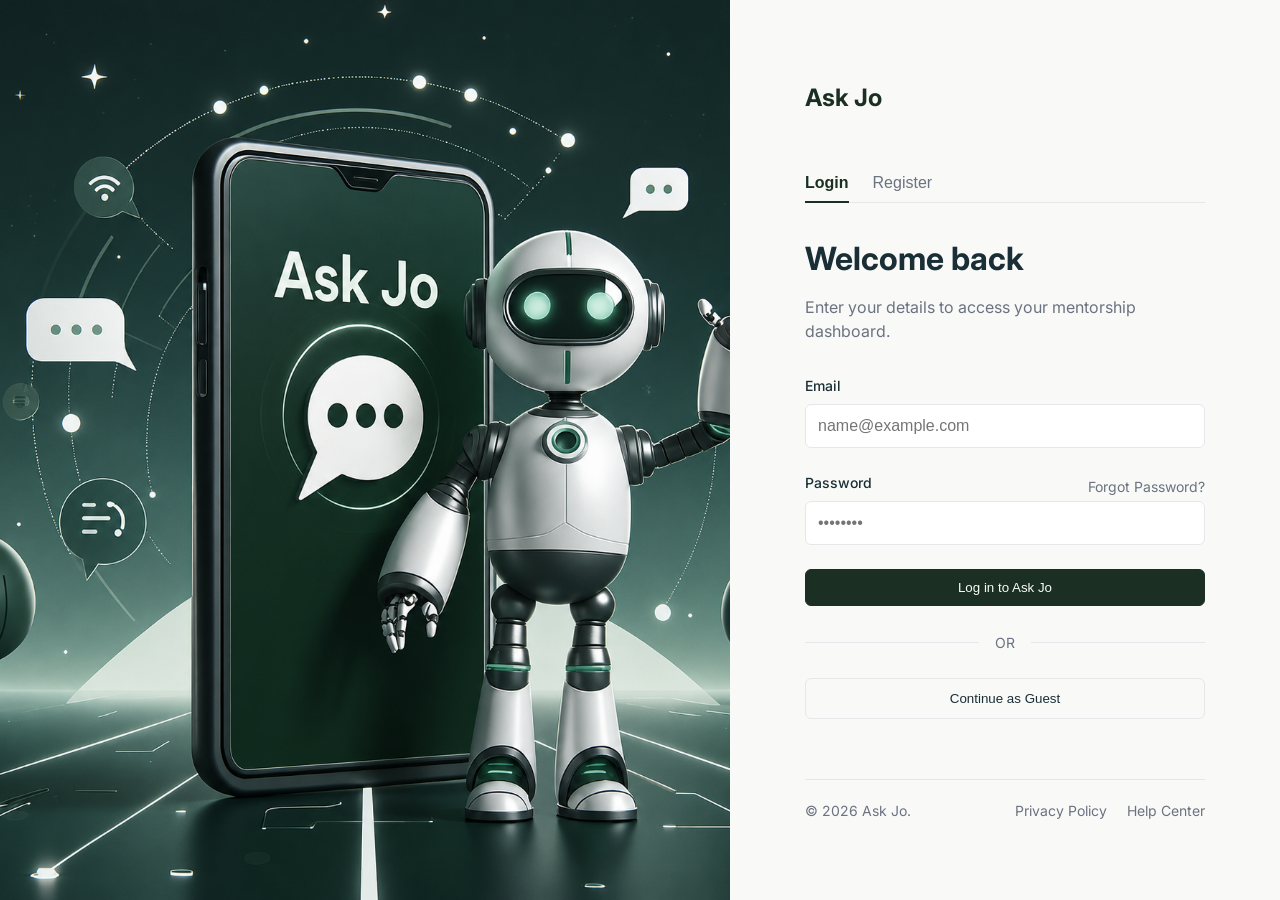
==== commit 0d7dad3f: "chore: commit and push" ====
--- a/ask-jo-frontend/auth.html
+++ b/ask-jo-frontend/auth.html
@@ -56,7 +56,6 @@
                 autocomplete="username"
               />
             </div>
-
             <div class="form-group">
               <label for="auth-email">Email</label>
               <input
@@ -67,7 +66,6 @@
                 autocomplete="email"
               />
             </div>
-
             <div class="form-group">
               <div class="label-row">
                 <label for="auth-password">Password</label>
@@ -81,7 +79,6 @@
                 autocomplete="current-password"
               />
             </div>
-
             <div id="group-confirm-password" class="form-group hidden">
               <label for="auth-confirm-password">Confirm Password</label>
               <input
@@ -100,14 +97,12 @@
               Log in to Ask Jo
             </button>
 
-            <div class="auth-divider">
-              <span>OR</span>
-            </div>
+            <div class="auth-divider"><span>OR</span></div>
 
             <button
               type="button"
               class="btn-outline full-width font-medium"
-              onclick="window.location.href = 'chat.html'"
+              onclick="window.location.href = 'chat.html?new=1'"
             >
               Continue as Guest
             </button>
@@ -124,8 +119,9 @@
       </div>
     </div>
 
-    <script src="api.js?v=20260603.1"></script>
-    <script src="chat.js?v=20260603.1"></script>
+    <script src="js/storage.js"></script>
+    <script src="js/api.js"></script>
+    <script src="js/auth.js"></script>
     <script>
       window.addEventListener("DOMContentLoaded", () => {
         const params = new URLSearchParams(window.location.search);
--- a/ask-jo-frontend/css/main.css
+++ b/ask-jo-frontend/css/main.css
@@ -36,7 +36,7 @@
   text-decoration: none;
 }
 
-/* Global Buttons UI Framework */
+/* Global Buttons */
 .btn-primary {
   background-color: var(--primary);
   color: var(--neutral);
@@ -49,7 +49,6 @@
   text-align: center;
   transition: background-color 0.2s ease;
 }
-
 .btn-primary:hover {
   background-color: #122117;
 }
@@ -66,7 +65,6 @@
   text-align: center;
   transition: background-color 0.2s ease;
 }
-
 .btn-secondary:hover {
   background-color: var(--neutral);
 }
@@ -81,7 +79,6 @@
   cursor: pointer;
   transition: background-color 0.2s ease;
 }
-
 .btn-outline:hover {
   background-color: rgba(26, 46, 53, 0.04);
 }
@@ -90,12 +87,10 @@
   font-weight: 500;
   color: var(--secondary);
 }
-
 .btn-text:hover {
   color: var(--primary);
 }
 
-/* Structural Helpers */
 .full-width {
   width: 100%;
 }
@@ -106,14 +101,16 @@
   font-weight: 500;
 }
 
-/* Global Navigation Header */
+/* Navbar */
 .navbar {
   display: flex;
   justify-content: space-between;
   align-items: center;
-  padding: 20px 40px;
+  padding: 16px 40px;
   background-color: var(--neutral);
   border-bottom: 1px solid rgba(26, 46, 53, 0.08);
+  position: relative;
+  z-index: 100;
 }
 
 .nav-logo {
@@ -126,12 +123,10 @@
   display: flex;
   gap: 30px;
 }
-
 .nav-links a {
   font-weight: 500;
   color: var(--text-muted);
 }
-
 .nav-links a:hover,
 .nav-links a.active {
   color: var(--primary);
@@ -140,10 +135,68 @@
 .nav-actions {
   display: flex;
   align-items: center;
-  gap: 20px;
-}
-
-/* Landing Layout Presentation Componentry */
+  gap: 16px;
+}
+
+/* Hamburger — hidden on desktop */
+.nav-hamburger {
+  display: none;
+  flex-direction: column;
+  gap: 5px;
+  cursor: pointer;
+  padding: 4px;
+  background: none;
+  border: none;
+}
+.nav-hamburger span {
+  display: block;
+  width: 24px;
+  height: 2px;
+  background-color: var(--primary);
+  border-radius: 2px;
+  transition: all 0.3s ease;
+}
+
+/* Mobile nav drawer */
+.nav-mobile-drawer {
+  display: none;
+  flex-direction: column;
+  gap: 0;
+  background-color: var(--white);
+  border-bottom: 1px solid var(--border-light);
+  padding: 0;
+  overflow: hidden;
+  max-height: 0;
+  transition:
+    max-height 0.3s ease,
+    padding 0.3s ease;
+}
+.nav-mobile-drawer.open {
+  max-height: 400px;
+  padding: 16px 24px;
+}
+.nav-mobile-drawer a,
+.nav-mobile-drawer button {
+  display: block;
+  padding: 12px 0;
+  font-size: 1rem;
+  font-weight: 500;
+  color: var(--text-main);
+  border-bottom: 1px solid var(--border-light);
+  background: none;
+  border-left: none;
+  border-right: none;
+  border-top: none;
+  cursor: pointer;
+  text-align: left;
+  width: 100%;
+}
+.nav-mobile-drawer a:last-child,
+.nav-mobile-drawer button:last-child {
+  border-bottom: none;
+}
+
+/* Landing Hero */
 .landing-hero {
   display: grid;
   grid-template-columns: 1fr 1fr;
@@ -159,18 +212,15 @@
   line-height: 1.15;
   margin-bottom: 24px;
 }
-
 .hero-content p {
   font-size: 1.125rem;
   color: var(--text-muted);
   margin-bottom: 32px;
 }
-
 .hero-cta-group {
   display: flex;
   gap: 16px;
 }
-
 .hero-cta-group .btn-primary,
 .hero-cta-group .btn-secondary {
   min-width: 180px;
@@ -182,7 +232,6 @@
   justify-content: center;
   align-items: center;
 }
-
 .hero-placeholder-img {
   width: 100%;
   height: 450px;
@@ -194,6 +243,7 @@
   border-radius: 12px;
 }
 
+/* Features */
 .features-grid {
   display: grid;
   grid-template-columns: repeat(3, 1fr);
@@ -202,14 +252,12 @@
   margin: 80px auto;
   padding: 0 40px;
 }
-
 .feature-card {
   background-color: var(--white);
   border: 1px solid var(--border-light);
   padding: 32px;
   border-radius: 8px;
 }
-
 .icon-wrapper {
   color: var(--primary);
   background-color: var(--tertiary);
@@ -221,17 +269,16 @@
   justify-content: center;
   margin-bottom: 20px;
 }
-
 .feature-card h3 {
   font-size: 1.25rem;
   margin-bottom: 12px;
 }
-
 .feature-card p {
   color: var(--text-muted);
   font-size: 0.95rem;
 }
 
+/* Footer */
 .landing-footer {
   display: flex;
   justify-content: space-between;
@@ -243,29 +290,114 @@
   font-size: 0.875rem;
   color: var(--text-muted);
 }
-
 .footer-left {
   display: flex;
   gap: 24px;
   align-items: center;
 }
-
 .footer-logo {
   font-weight: 700;
   color: var(--secondary);
   margin-right: 12px;
 }
 
+/* ============================================================
+   RESPONSIVE — Tablet (max 1024px)
+   ============================================================ */
 @media (max-width: 1024px) {
+  .navbar {
+    padding: 16px 24px;
+  }
+
   .landing-hero {
     grid-template-columns: 1fr;
     text-align: center;
     gap: 40px;
+    margin: 40px auto;
+    padding: 0 24px;
   }
   .hero-cta-group {
     justify-content: center;
   }
+  .hero-content h1 {
+    font-size: 2.2rem;
+  }
+
+  .features-grid {
+    grid-template-columns: 1fr 1fr;
+    padding: 0 24px;
+  }
+
+  .landing-footer {
+    flex-direction: column;
+    gap: 16px;
+    text-align: center;
+    padding: 24px 24px 0 24px;
+  }
+  .footer-left {
+    flex-wrap: wrap;
+    justify-content: center;
+  }
+}
+
+/* ============================================================
+   RESPONSIVE — Mobile (max 768px)
+   ============================================================ */
+@media (max-width: 768px) {
+  /* Hide desktop nav items, show hamburger */
+  .nav-links {
+    display: none;
+  }
+  .nav-actions {
+    display: none;
+  }
+  .nav-hamburger {
+    display: flex;
+  }
+  .nav-mobile-drawer {
+    display: flex;
+  }
+
+  .navbar {
+    padding: 14px 20px;
+  }
+
+  .landing-hero {
+    padding: 0 20px;
+    margin: 32px auto;
+    gap: 28px;
+  }
+  .hero-content h1 {
+    font-size: 1.75rem;
+  }
+  .hero-content p {
+    font-size: 1rem;
+  }
+  .hero-cta-group {
+    flex-direction: column;
+    gap: 12px;
+  }
+  .hero-cta-group .btn-primary,
+  .hero-cta-group .btn-secondary {
+    min-width: unset;
+    width: 100%;
+  }
+  .hero-placeholder-img {
+    height: 260px;
+  }
+
   .features-grid {
     grid-template-columns: 1fr;
-  }
-}
+    padding: 0 20px;
+    margin: 40px auto;
+    gap: 16px;
+  }
+  .feature-card {
+    padding: 24px;
+  }
+
+  .landing-footer {
+    padding: 20px 20px 0 20px;
+    margin: 40px auto 24px auto;
+  }
+}
--- a/ask-jo-frontend/css/auth.css
+++ b/ask-jo-frontend/css/auth.css
@@ -1,13 +1,13 @@
 .auth-page-body {
   background-color: var(--neutral);
-  height: 100vh;
-  overflow: hidden;
+  min-height: 100vh;
+  overflow-x: hidden;
 }
 
 .auth-split-container {
   display: flex;
   width: 100vw;
-  height: 100vh;
+  min-height: 100vh;
 }
 
 .auth-splash-panel {
@@ -15,6 +15,7 @@
   background-color: var(--primary);
   background-image: url("../assets/auth_bg.png");
   background-position: center;
+  background-size: cover;
 }
 
 .auth-form-panel {
@@ -39,13 +40,12 @@
   margin-bottom: 48px;
 }
 
-/* Auth Navigation Tabs Selector Elements */
+/* Tabs */
 .auth-tabs {
   display: flex;
   border-bottom: 1px solid var(--border-light);
   margin-bottom: 32px;
 }
-
 .auth-tab {
   background: none;
   border: none;
@@ -58,16 +58,13 @@
   position: relative;
   transition: color 0.2s ease;
 }
-
 .auth-tab:hover {
   color: var(--primary);
 }
-
 .auth-tab.active {
   color: var(--primary);
   font-weight: 600;
 }
-
 .auth-tab.active::after {
   content: "";
   position: absolute;
@@ -82,17 +79,15 @@
   font-size: 2rem;
   margin-bottom: 12px;
 }
-
 .auth-sub-title {
   color: var(--text-muted);
   margin-bottom: 32px;
 }
 
-/* Authentication Content Control Structure */
+/* Form */
 .form-group {
   margin-bottom: 24px;
 }
-
 .form-group label {
   display: block;
   font-weight: 500;
@@ -100,7 +95,6 @@
   margin-bottom: 8px;
   color: var(--secondary);
 }
-
 .form-group input {
   width: 100%;
   padding: 12px;
@@ -114,7 +108,6 @@
     border-color 0.2s ease,
     box-shadow 0.2s ease;
 }
-
 .form-group input:focus {
   border-color: var(--primary);
   box-shadow: 0 0 0 2px rgba(27, 48, 34, 0.1);
@@ -125,12 +118,10 @@
   justify-content: space-between;
   align-items: center;
 }
-
 .form-link-sm {
   font-size: 0.875rem;
   color: var(--text-muted);
 }
-
 .form-link-sm:hover {
   text-decoration: underline;
   color: var(--primary);
@@ -141,7 +132,6 @@
   position: relative;
   margin: 24px 0;
 }
-
 .auth-divider::before {
   content: "";
   position: absolute;
@@ -152,7 +142,6 @@
   background-color: var(--border-light);
   z-index: 1;
 }
-
 .auth-divider span {
   background-color: var(--neutral);
   padding: 0 16px;
@@ -162,7 +151,6 @@
   z-index: 2;
 }
 
-/* Error Framework Alerts */
 .auth-alert {
   padding: 12px 16px;
   border-radius: 6px;
@@ -181,11 +169,9 @@
   border-top: 1px solid var(--border-light);
   padding-top: 20px;
 }
-
 .footer-right-links a {
   margin-left: 16px;
 }
-
 .footer-right-links a:hover {
   text-decoration: underline;
 }
@@ -194,12 +180,54 @@
   display: none !important;
 }
 
+/* ============================================================
+   RESPONSIVE — Tablet
+   ============================================================ */
 @media (max-width: 1024px) {
   .auth-splash-panel {
     display: none;
   }
   .auth-form-panel {
     width: 100%;
-    padding: 24px;
-  }
-}
+    padding: 32px 40px;
+  }
+}
+
+/* ============================================================
+   RESPONSIVE — Mobile
+   ============================================================ */
+@media (max-width: 768px) {
+  .auth-page-body {
+    overflow-y: auto;
+  }
+
+  .auth-split-container {
+    min-height: 100vh;
+    height: auto;
+  }
+
+  .auth-form-panel {
+    width: 100%;
+    padding: 32px 20px;
+    align-items: flex-start;
+    padding-top: 48px;
+  }
+
+  .auth-brand-header {
+    margin-bottom: 32px;
+  }
+
+  .auth-main-title {
+    font-size: 1.6rem;
+  }
+
+  .auth-footer-links {
+    flex-direction: column;
+    gap: 12px;
+    align-items: center;
+    text-align: center;
+  }
+  .footer-right-links a {
+    margin-left: 8px;
+  }
+}
